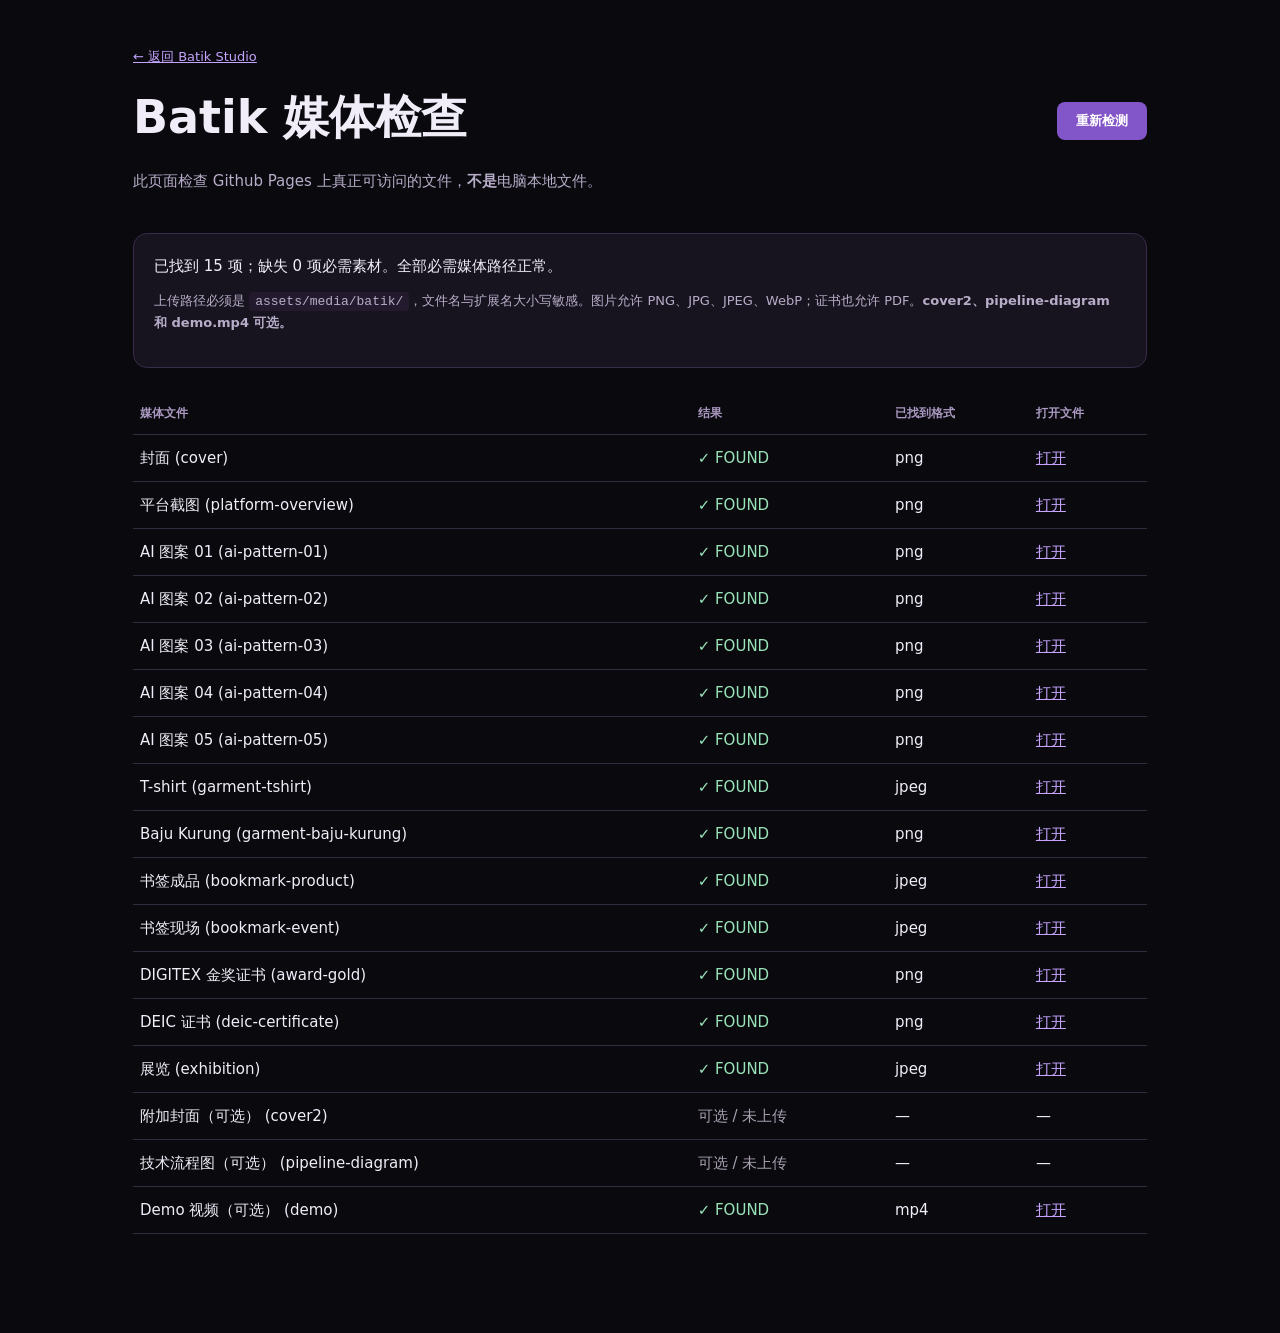
==== check-media.html @ 3e584162 "update" ====
<!doctype html>
<html lang="zh-Hans"><head><meta charset="utf-8"><meta name="viewport" content="width=device-width,initial-scale=1">
<title>Batik Media Check | Jun Hao Portfolio</title>
<style>
:root{color-scheme:dark}*{box-sizing:border-box}body{background:#09090e;color:#f1edf8;font:15px/1.6 system-ui,Segoe UI,sans-serif;margin:0}
main{max-width:1050px;margin:auto;padding:34px 18px 100px}a{color:#c6a4ff}h1{font-size:clamp(28px,5vw,46px);margin:0}p{color:#b8adc8}
.sub{font-size:13px}.badge{font-size:12px;border:1px solid #8a77a2;border-radius:99px;padding:4px 10px}
.top{display:flex;align-items:center;justify-content:space-between;gap:20px;flex-wrap:wrap}.panel{background:#171420;border:1px solid #382c4a;border-radius:14px;padding:20px;margin:25px 0}
button{background:#8256c8;color:white;border:0;border-radius:8px;padding:10px 19px;cursor:pointer;font-weight:600}button:disabled{opacity:.5}
table{width:100%;border-collapse:collapse}th,td{padding:11px 7px;border-bottom:1px solid #352b3e;text-align:left;vertical-align:middle}th{font-size:12px;color:#aa99c1}td{overflow-wrap:anywhere}
.ok{color:#99e3b9}.bad{color:#ffa39c}.muted{color:#a9a0b0}.pending{color:#ded3ea}code{background:#231b2d;padding:2px 6px;border-radius:4px}
@media(max-width:580px){table{font-size:12px}td,th{padding:11px 4px}.last{display:none}}
</style></head><body><main>
<div class="top"><div><p class="sub"><a href="./projects/batik-studio.html">← 返回 Batik Studio</a></p><h1>Batik 媒体检查</h1><p>此页面检查 Github Pages 上真正可访问的文件，<b>不是</b>电脑本地文件。</p></div><button id="refresh">重新检测</button></div>
<div class="panel"><div id="summary" aria-live="polite">准备检查…</div><p class="sub">上传路径必须是 <code>assets/media/batik/</code>，文件名与扩展名大小写敏感。图片允许 PNG、JPG、JPEG、WebP；证书也允许 PDF。<b>cover2、pipeline-diagram 和 demo.mp4 可选。</b></p></div>
<table><thead><tr><th>媒体文件</th><th>结果</th><th>已找到格式</th><th class="last">打开文件</th></tr></thead><tbody id="results"></tbody></table>
</main><script>
const assets = [
['封面', 'cover'],['平台截图','platform-overview'],
['AI 图案 01','ai-pattern-01'],['AI 图案 02','ai-pattern-02'],['AI 图案 03','ai-pattern-03'],['AI 图案 04','ai-pattern-04'],['AI 图案 05','ai-pattern-05'],
['T-shirt','garment-tshirt'],['Baju Kurung','garment-baju-kurung'],
['书签成品','bookmark-product'],['书签现场','bookmark-event'],
['DIGITEX 金奖证书','award-gold'],['DEIC 证书','deic-certificate'],['展览','exhibition'],
['附加封面（可选）','cover2',true],['技术流程图（可选）','pipeline-diagram',true],['Demo 视频（可选）','demo',true]
];
const base = './assets/media/batik/';
async function exists(url){try{const r=await fetch(url,{method:'HEAD',cache:'no-store'});return r.ok;}catch{return false;}}
async function check(label,name,optional){const extensions = name==='demo'?['mp4']:(name==='award-gold'||name==='deic-certificate'?['png','jpg','jpeg','webp','pdf']:['png','jpg','jpeg','webp']);
for(const ext of extensions){const url=base+name+'.'+ext;if(await exists(url))return{label,name,optional,found:url,ext};}
return{label,name,optional,found:null,ext:null};}
let running=false;
async function run(){if(running)return;running=true;const button=document.querySelector('#refresh');button.disabled=true;
const tbody=document.querySelector('#results');tbody.textContent='';document.querySelector('#summary').textContent='正在核对 '+assets.length+' 个媒体位置…';
const items=await Promise.all(assets.map(x=>check(...x)));let ok=0,missing=0;
for(const item of items){if(item.found)ok++;else if(!item.optional)missing++;
const tr=document.createElement('tr');const title=document.createElement('td');title.textContent=item.label+' ('+item.name+')';
const status=document.createElement('td');status.textContent=item.found?'✓ FOUND':(item.optional?'可选 / 未上传':'✕ NOT FOUND');status.className=item.found?'ok':(item.optional?'muted':'bad');
const extension=document.createElement('td');extension.textContent=item.ext||'—';
const linkTd=document.createElement('td');linkTd.className='last';if(item.found){const a=document.createElement('a');a.href=item.found;a.target='_blank';a.rel='noopener';a.textContent='打开';linkTd.append(a)}else{linkTd.textContent='—';}
tr.append(title,status,extension,linkTd);tbody.append(tr)}
const sum=document.querySelector('#summary');sum.textContent='已找到 '+ok+' 项；缺失 '+missing+' 项必需素材。'+(missing?'请检查 GitHub Desktop 是否 Push、文件目录、扩展名与大小写。':'全部必需媒体路径正常。');button.disabled=false;running=false;}
document.querySelector('#refresh').addEventListener('click',run);run();
</script></body></html>
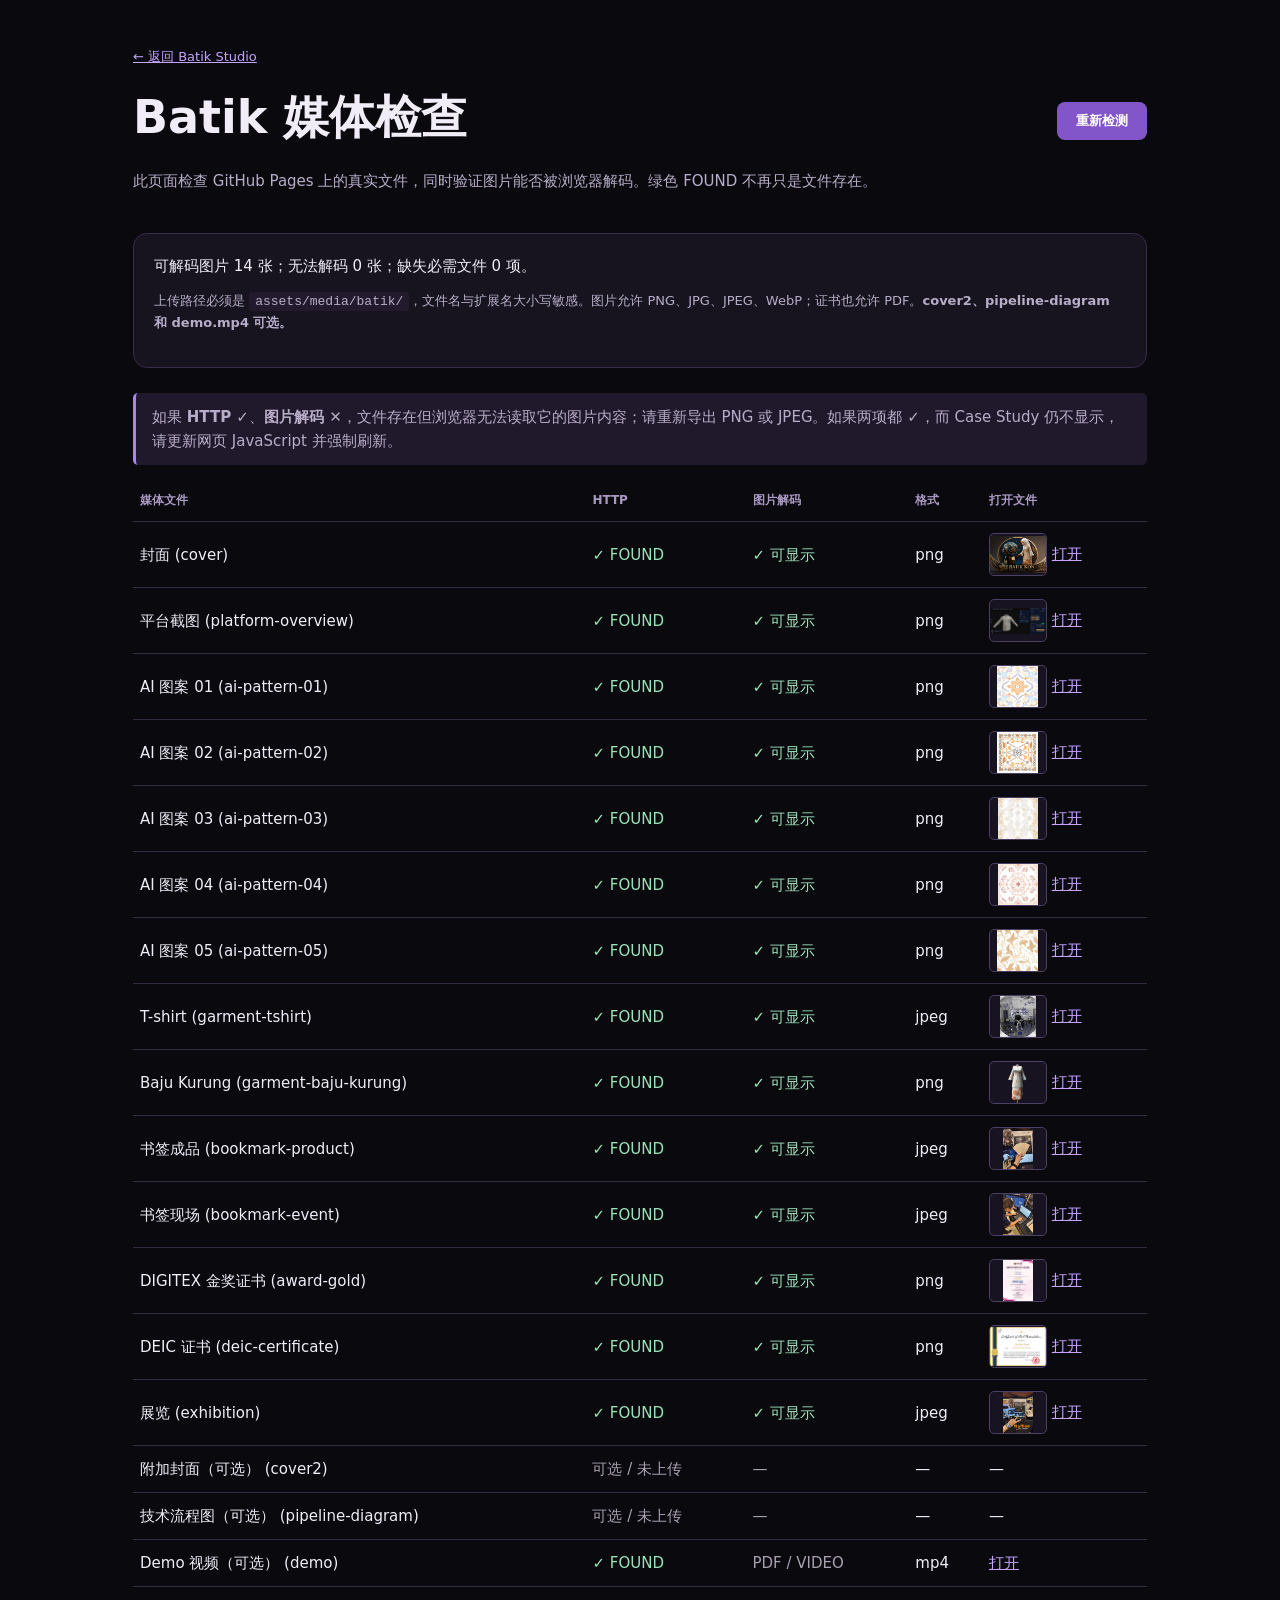
==== commit c345f83b: "update" ====
--- a/check-media.html
+++ b/check-media.html
@@ -10,34 +10,77 @@
 table{width:100%;border-collapse:collapse}th,td{padding:11px 7px;border-bottom:1px solid #352b3e;text-align:left;vertical-align:middle}th{font-size:12px;color:#aa99c1}td{overflow-wrap:anywhere}
 .ok{color:#99e3b9}.bad{color:#ffa39c}.muted{color:#a9a0b0}.pending{color:#ded3ea}code{background:#231b2d;padding:2px 6px;border-radius:4px}
 @media(max-width:580px){table{font-size:12px}td,th{padding:11px 4px}.last{display:none}}
-</style></head><body><main>
-<div class="top"><div><p class="sub"><a href="./projects/batik-studio.html">← 返回 Batik Studio</a></p><h1>Batik 媒体检查</h1><p>此页面检查 Github Pages 上真正可访问的文件，<b>不是</b>电脑本地文件。</p></div><button id="refresh">重新检测</button></div>
-<div class="panel"><div id="summary" aria-live="polite">准备检查…</div><p class="sub">上传路径必须是 <code>assets/media/batik/</code>，文件名与扩展名大小写敏感。图片允许 PNG、JPG、JPEG、WebP；证书也允许 PDF。<b>cover2、pipeline-diagram 和 demo.mp4 可选。</b></p></div>
-<table><thead><tr><th>媒体文件</th><th>结果</th><th>已找到格式</th><th class="last">打开文件</th></tr></thead><tbody id="results"></tbody></table>
+.thumb{height:43px;width:58px;object-fit:contain;vertical-align:middle;border:1px solid #4b3f62;border-radius:5px;background:#171320}.note{background:#20192c;border-left:3px solid #a985f2;padding:12px 16px;border-radius:5px}.warn{color:#ffb5a6}</style></head><body><main>
+<div class="top"><div><p class="sub"><a href="./projects/batik-studio.html">← 返回 Batik Studio</a></p><h1>Batik 媒体检查</h1><p>此页面检查 GitHub Pages 上的真实文件，同时验证图片能否被浏览器解码。绿色 FOUND 不再只是文件存在。</p></div><button id="refresh">重新检测</button></div>
+<div class="panel"><div id="summary" aria-live="polite">准备检查…</div><p class="sub">上传路径必须是 <code>assets/media/batik/</code>，文件名与扩展名大小写敏感。图片允许 PNG、JPG、JPEG、WebP；证书也允许 PDF。<b>cover2、pipeline-diagram 和 demo.mp4 可选。</b></p></div><p class="note">如果 <b>HTTP ✓</b>、<b>图片解码 ✕</b>，文件存在但浏览器无法读取它的图片内容；请重新导出 PNG 或 JPEG。如果两项都 ✓，而 Case Study 仍不显示，请更新网页 JavaScript 并强制刷新。</p>
+<table><thead><tr><th>媒体文件</th><th>HTTP</th><th>图片解码</th><th>格式</th><th class="last">打开文件</th></tr></thead><tbody id="results"></tbody></table>
 </main><script>
+// V4.3 media diagnostic checks both HTTP accessibility and actual image decoding.
 const assets = [
-['封面', 'cover'],['平台截图','platform-overview'],
-['AI 图案 01','ai-pattern-01'],['AI 图案 02','ai-pattern-02'],['AI 图案 03','ai-pattern-03'],['AI 图案 04','ai-pattern-04'],['AI 图案 05','ai-pattern-05'],
-['T-shirt','garment-tshirt'],['Baju Kurung','garment-baju-kurung'],
-['书签成品','bookmark-product'],['书签现场','bookmark-event'],
-['DIGITEX 金奖证书','award-gold'],['DEIC 证书','deic-certificate'],['展览','exhibition'],
-['附加封面（可选）','cover2',true],['技术流程图（可选）','pipeline-diagram',true],['Demo 视频（可选）','demo',true]
+  ['封面','cover'],['平台截图','platform-overview'],
+  ['AI 图案 01','ai-pattern-01'],['AI 图案 02','ai-pattern-02'],['AI 图案 03','ai-pattern-03'],
+  ['AI 图案 04','ai-pattern-04'],['AI 图案 05','ai-pattern-05'],
+  ['T-shirt','garment-tshirt'],['Baju Kurung','garment-baju-kurung'],
+  ['书签成品','bookmark-product'],['书签现场','bookmark-event'],
+  ['DIGITEX 金奖证书','award-gold'],['DEIC 证书','deic-certificate'],['展览','exhibition'],
+  ['附加封面（可选）','cover2',true],['技术流程图（可选）','pipeline-diagram',true],['Demo 视频（可选）','demo',true]
 ];
 const base = './assets/media/batik/';
-async function exists(url){try{const r=await fetch(url,{method:'HEAD',cache:'no-store'});return r.ok;}catch{return false;}}
-async function check(label,name,optional){const extensions = name==='demo'?['mp4']:(name==='award-gold'||name==='deic-certificate'?['png','jpg','jpeg','webp','pdf']:['png','jpg','jpeg','webp']);
-for(const ext of extensions){const url=base+name+'.'+ext;if(await exists(url))return{label,name,optional,found:url,ext};}
-return{label,name,optional,found:null,ext:null};}
-let running=false;
-async function run(){if(running)return;running=true;const button=document.querySelector('#refresh');button.disabled=true;
-const tbody=document.querySelector('#results');tbody.textContent='';document.querySelector('#summary').textContent='正在核对 '+assets.length+' 个媒体位置…';
-const items=await Promise.all(assets.map(x=>check(...x)));let ok=0,missing=0;
-for(const item of items){if(item.found)ok++;else if(!item.optional)missing++;
-const tr=document.createElement('tr');const title=document.createElement('td');title.textContent=item.label+' ('+item.name+')';
-const status=document.createElement('td');status.textContent=item.found?'✓ FOUND':(item.optional?'可选 / 未上传':'✕ NOT FOUND');status.className=item.found?'ok':(item.optional?'muted':'bad');
-const extension=document.createElement('td');extension.textContent=item.ext||'—';
-const linkTd=document.createElement('td');linkTd.className='last';if(item.found){const a=document.createElement('a');a.href=item.found;a.target='_blank';a.rel='noopener';a.textContent='打开';linkTd.append(a)}else{linkTd.textContent='—';}
-tr.append(title,status,extension,linkTd);tbody.append(tr)}
-const sum=document.querySelector('#summary');sum.textContent='已找到 '+ok+' 项；缺失 '+missing+' 项必需素材。'+(missing?'请检查 GitHub Desktop 是否 Push、文件目录、扩展名与大小写。':'全部必需媒体路径正常。');button.disabled=false;running=false;}
-document.querySelector('#refresh').addEventListener('click',run);run();
+async function exists(url) {
+  try { const r = await fetch(url, {method:'HEAD', cache:'no-store'}); return r.ok; }
+  catch { return false; }
+}
+async function decodeImage(url) {
+  return await new Promise(resolve => {
+    const img = new Image();
+    let finished = false;
+    const done = ok => { if (finished) return; finished = true; resolve(ok); };
+    img.onload = () => done(img.naturalWidth > 0 && img.naturalHeight > 0);
+    img.onerror = () => done(false);
+    img.src = url;
+    if (img.complete) done(img.naturalWidth > 0 && img.naturalHeight > 0);
+  });
+}
+async function check(label, name, optional) {
+  const extensions = name === 'demo' ? ['mp4'] :
+    (name === 'award-gold' || name === 'deic-certificate' ? ['png','jpg','jpeg','webp','pdf'] : ['png','jpg','jpeg','webp']);
+  for (const ext of extensions) {
+    const url = base + name + '.' + ext;
+    if (await exists(url)) {
+      const isImage = ['png','jpg','jpeg','webp'].includes(ext);
+      return {label, name, optional, url, ext, decoded: isImage ? await decodeImage(url) : null};
+    }
+  }
+  return {label, name, optional, url:null, ext:null, decoded:null};
+}
+let running = false;
+async function run() {
+  if (running) return;
+  running = true;
+  const button=document.getElementById('refresh');button.disabled=true;
+  const tbody=document.getElementById('results');tbody.replaceChildren();
+  document.getElementById('summary').textContent='正在检查文件并解码图片…';
+  const items=await Promise.all(assets.map(a=>check(...a)));
+  let ok=0, broken=0, missing=0;
+  for (const item of items) {
+    const tr=document.createElement('tr');
+    const file=document.createElement('td');file.textContent=item.label+' ('+item.name+')';
+    const status=document.createElement('td');status.textContent=item.url?'✓ FOUND':(item.optional?'可选 / 未上传':'✕ NOT FOUND');status.className=item.url?'ok':(item.optional?'muted':'bad');
+    const decode=document.createElement('td');
+    if (item.decoded === true) { decode.textContent='✓ 可显示';decode.className='ok';ok++; }
+    else if(item.decoded === false){decode.textContent='✕ 无法解码';decode.className='bad';broken++;}
+    else {decode.textContent=item.url?'PDF / VIDEO':'—';decode.className='muted';}
+    if (!item.url && !item.optional) missing++;
+    const ext=document.createElement('td');ext.textContent=item.ext||'—';
+    const link=document.createElement('td');link.className='last';
+    if (item.url){
+      const a=document.createElement('a');a.href=item.url;a.target='_blank';a.rel='noopener';a.textContent='打开';link.append(a);
+      if(item.decoded === true){const preview=new Image();preview.className='thumb';preview.alt='';preview.src=item.url;link.prepend(preview,document.createTextNode(' '));}
+    }else{link.textContent='—';}
+    tr.append(file,status,decode,ext,link);tbody.appendChild(tr);
+  }
+  document.getElementById('summary').textContent=`可解码图片 ${ok} 张；无法解码 ${broken} 张；缺失必需文件 ${missing} 项。`;
+  button.disabled=false;running=false;
+}
+document.getElementById('refresh').addEventListener('click',run);run();
 </script></body></html>
